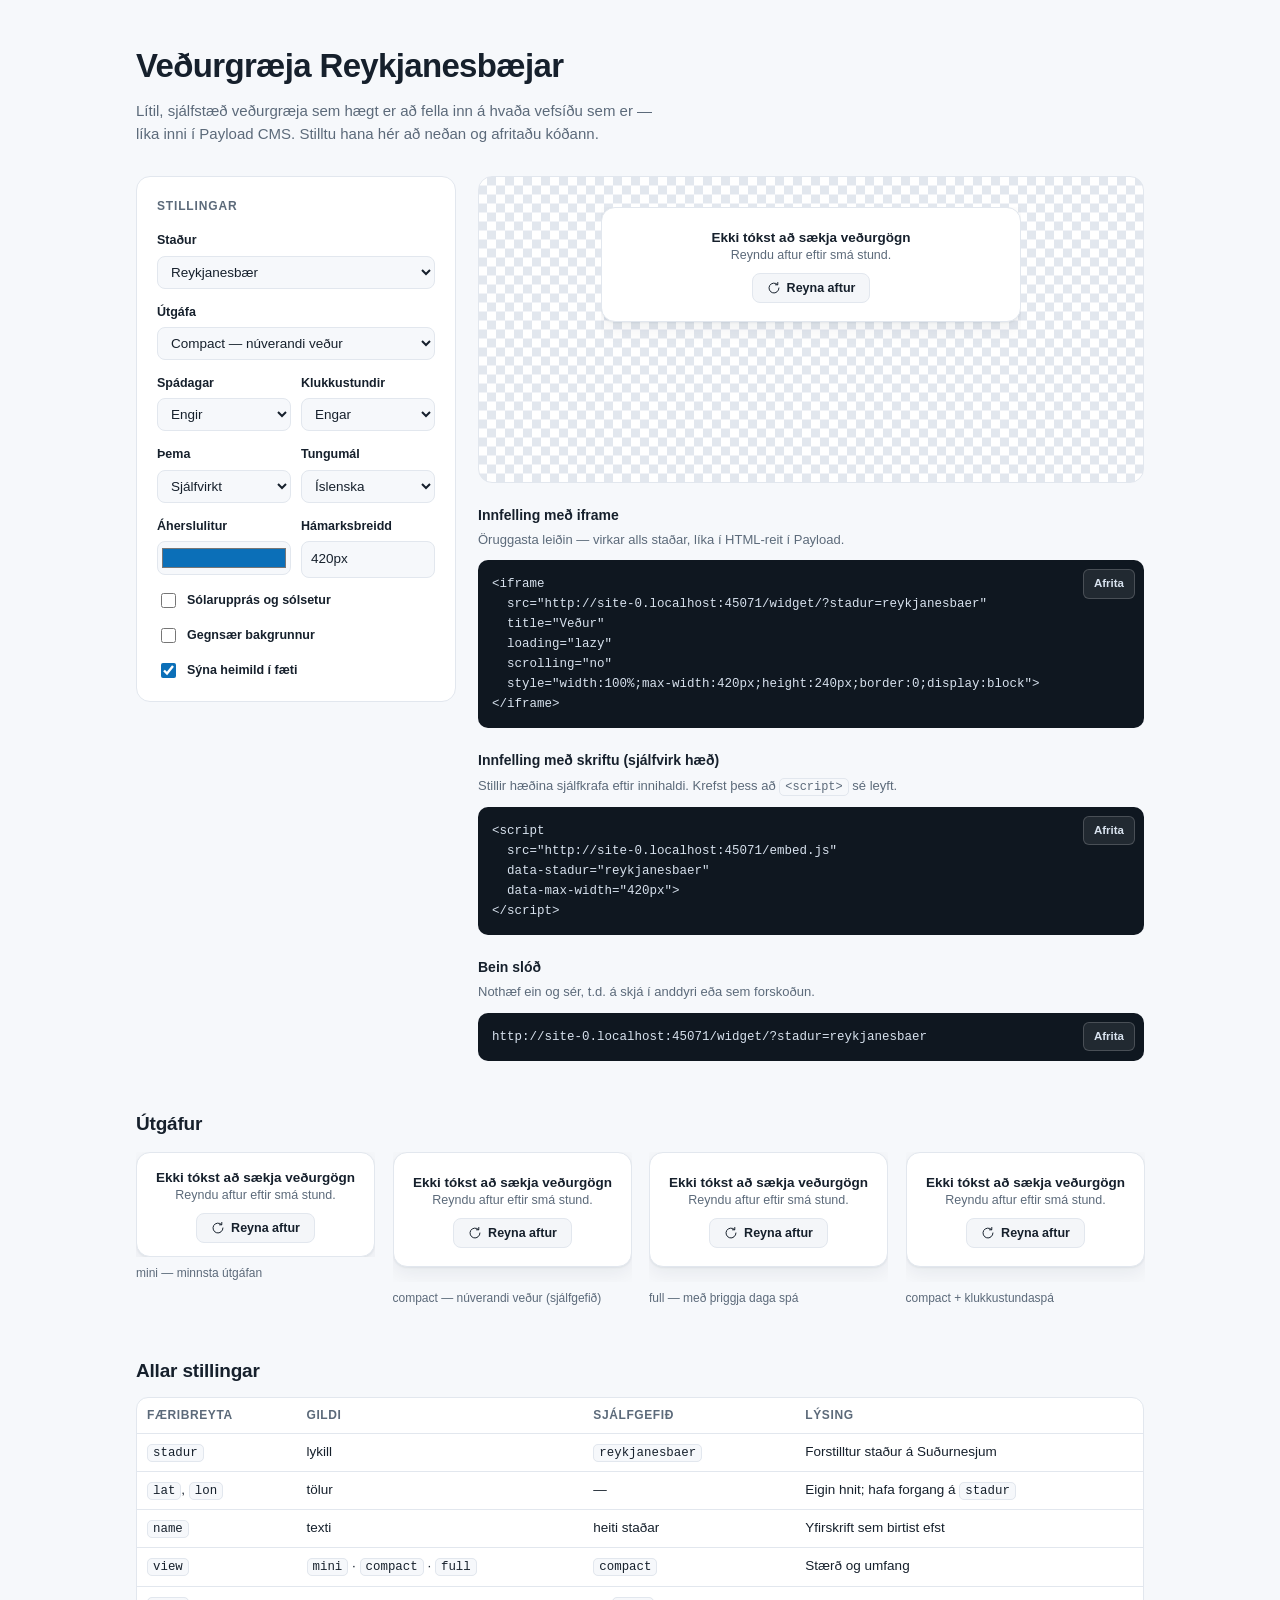
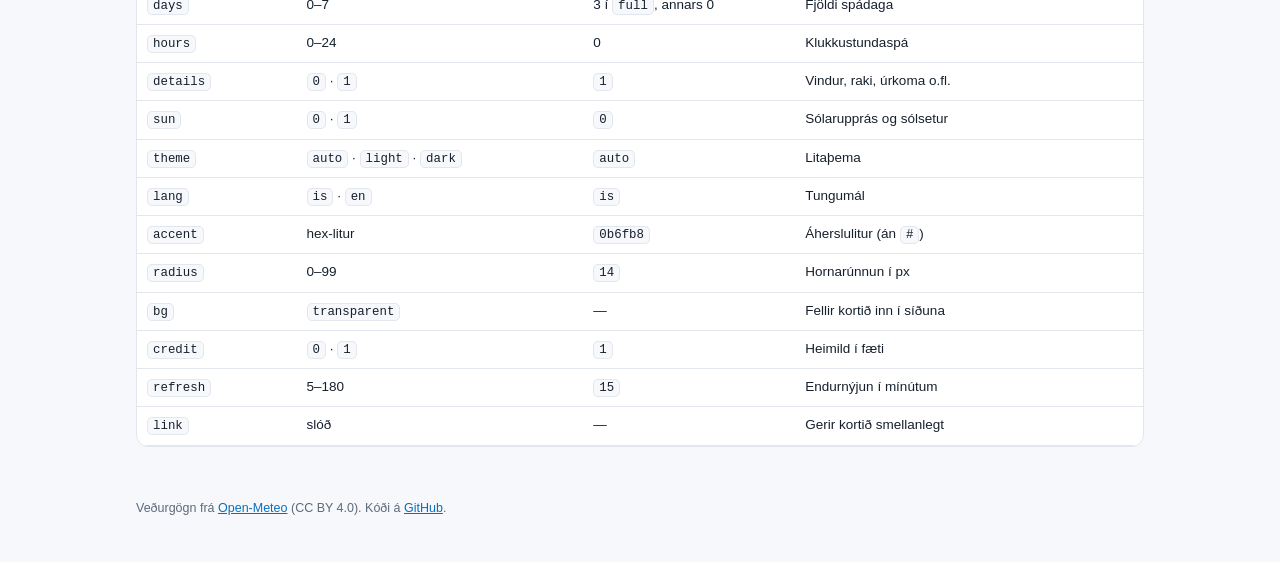
==== index.html @ 58be35b2 "Bæta við innfellanlegri veðurgræju Statísk veðurgræja sem hægt er að fella inn í Payload CMS og anna" ====
<!DOCTYPE html>
<html lang="is">
<head>
<meta charset="utf-8">
<meta name="viewport" content="width=device-width, initial-scale=1">
<title>Veðurgræja — Reykjanesbær</title>
<meta name="description" content="Lítil, innfellanleg veðurgræja fyrir vef Reykjanesbæjar. Stilltu hana hér og afritaðu innfellingarkóðann.">
<link rel="stylesheet" href="widget/widget.css">
<style>
  :root {
    --page-bg: #f6f8fb;
    --page-card: #fff;
    --page-border: #e2e7ee;
    --page-text: #16202c;
    --page-muted: #5c6a7a;
    --page-accent: #0b6fb8;
    --page-code: #0f1720;
  }
  @media (prefers-color-scheme: dark) {
    :root:not([data-theme="light"]) {
      --page-bg: #0f141a;
      --page-card: #161b22;
      --page-border: #2b333e;
      --page-text: #e8edf3;
      --page-muted: #9aa7b6;
      --page-accent: #58aef0;
      --page-code: #0b0f14;
    }
  }

  body {
    margin: 0;
    background: var(--page-bg);
    color: var(--page-text);
    font-family: -apple-system, BlinkMacSystemFont, "Segoe UI", Roboto,
      "Helvetica Neue", Arial, sans-serif;
    line-height: 1.55;
  }

  .page { max-width: 1040px; margin: 0 auto; padding: 40px 16px 72px; }

  header { margin-bottom: 30px; }
  h1 { font-size: clamp(24px, 4vw, 33px); margin: 0 0 8px; letter-spacing: -.02em; }
  .lede { color: var(--page-muted); margin: 0; max-width: 62ch; font-size: 15px; }

  .layout { display: grid; gap: 22px; grid-template-columns: minmax(0, 1fr); }
  @media (min-width: 860px) { .layout { grid-template-columns: 320px minmax(0, 1fr); align-items: start; } }

  .panel {
    background: var(--page-card);
    border: 1px solid var(--page-border);
    border-radius: 14px;
    padding: 20px;
  }

  .panel h2 {
    font-size: 12px; text-transform: uppercase; letter-spacing: .07em;
    color: var(--page-muted); margin: 0 0 16px; font-weight: 700;
  }

  .field { margin-bottom: 14px; }
  .field:last-child { margin-bottom: 0; }
  .field > label { display: block; font-size: 12.5px; font-weight: 600; margin-bottom: 5px; }

  select, input[type="number"], input[type="text"] {
    width: 100%; font: inherit; font-size: 13.5px;
    padding: 7px 9px; border-radius: 8px;
    border: 1px solid var(--page-border);
    background: var(--page-bg); color: var(--page-text);
  }
  input[type="color"] {
    width: 100%; height: 34px; padding: 2px; border-radius: 8px;
    border: 1px solid var(--page-border); background: var(--page-bg); cursor: pointer;
  }
  .check { display: flex; align-items: center; gap: 8px; font-size: 13.5px; }
  .check input { width: 15px; height: 15px; accent-color: var(--page-accent); }

  .row { display: grid; grid-template-columns: 1fr 1fr; gap: 10px; }

  .preview {
    display: grid; place-items: center;
    min-height: 300px; padding: 30px 20px;
    border-radius: 14px;
    border: 1px solid var(--page-border);
    background:
      repeating-conic-gradient(var(--page-border) 0% 25%, transparent 0% 50%) 50%/18px 18px,
      var(--page-card);
  }
  .preview iframe { width: 100%; max-width: 420px; border: 0; display: block; }

  .snippet { margin-top: 22px; }
  .snippet h3 { font-size: 14px; margin: 0 0 4px; }
  .snippet p { font-size: 13px; color: var(--page-muted); margin: 0 0 10px; }

  .code {
    position: relative;
    background: var(--page-code);
    border-radius: 10px;
    padding: 14px 52px 14px 14px;
    overflow-x: auto;
  }
  .code pre {
    margin: 0; font-size: 12.5px; line-height: 1.6;
    font-family: ui-monospace, SFMono-Regular, Menlo, Consolas, monospace;
    color: #d8e2ee; white-space: pre-wrap; word-break: break-all;
  }
  .copy {
    position: absolute; top: 9px; right: 9px;
    font: inherit; font-size: 11.5px; font-weight: 600;
    padding: 5px 10px; border-radius: 6px; cursor: pointer;
    border: 1px solid rgba(255,255,255,.18);
    background: rgba(255,255,255,.08); color: #d8e2ee;
  }
  .copy:hover { background: rgba(255,255,255,.16); }
  .copy.ok { color: #7ee2a8; border-color: #7ee2a8; }

  .gallery { display: grid; gap: 18px; grid-template-columns: repeat(auto-fit, minmax(230px, 1fr)); margin-top: 14px; }
  .gallery figure { margin: 0; }
  .gallery figcaption { font-size: 12px; color: var(--page-muted); margin-top: 7px; }
  .gallery iframe { width: 100%; border: 0; display: block; }

  section.docs { margin-top: 48px; }
  section.docs h2 { font-size: 19px; margin: 0 0 12px; letter-spacing: -.01em; }
  table { width: 100%; border-collapse: collapse; font-size: 13.5px; }
  th, td { text-align: left; padding: 8px 10px; border-bottom: 1px solid var(--page-border); vertical-align: top; }
  th { font-size: 12px; text-transform: uppercase; letter-spacing: .05em; color: var(--page-muted); }
  td code, p code, li code {
    font-family: ui-monospace, SFMono-Regular, Menlo, Consolas, monospace;
    font-size: .92em; background: var(--page-bg);
    border: 1px solid var(--page-border); border-radius: 5px; padding: 1px 5px;
  }
  .table-wrap { overflow-x: auto; background: var(--page-card); border: 1px solid var(--page-border); border-radius: 12px; }
  footer { margin-top: 52px; font-size: 12.5px; color: var(--page-muted); }
  footer a, .lede a { color: var(--page-accent); }
</style>
</head>
<body>
<div class="page">

  <header>
    <h1>Veðurgræja Reykjanesbæjar</h1>
    <p class="lede">
      Lítil, sjálfstæð veðurgræja sem hægt er að fella inn á hvaða vefsíðu sem er —
      líka inni í Payload CMS. Stilltu hana hér að neðan og afritaðu kóðann.
    </p>
  </header>

  <div class="layout">

    <form class="panel" id="controls">
      <h2>Stillingar</h2>

      <div class="field">
        <label for="c-place">Staður</label>
        <select id="c-place"></select>
      </div>

      <div class="field">
        <label for="c-view">Útgáfa</label>
        <select id="c-view">
          <option value="mini">Mini — minnsta útgáfan</option>
          <option value="compact" selected>Compact — núverandi veður</option>
          <option value="full">Full — með spá</option>
        </select>
      </div>

      <div class="row">
        <div class="field">
          <label for="c-days">Spádagar</label>
          <select id="c-days">
            <option value="0">Engir</option>
            <option value="2">2 dagar</option>
            <option value="3">3 dagar</option>
            <option value="4">4 dagar</option>
            <option value="5">5 dagar</option>
          </select>
        </div>
        <div class="field">
          <label for="c-hours">Klukkustundir</label>
          <select id="c-hours">
            <option value="0">Engar</option>
            <option value="6">Næstu 6</option>
            <option value="12">Næstu 12</option>
            <option value="24">Næstu 24</option>
          </select>
        </div>
      </div>

      <div class="row">
        <div class="field">
          <label for="c-theme">Þema</label>
          <select id="c-theme">
            <option value="auto">Sjálfvirkt</option>
            <option value="light">Ljóst</option>
            <option value="dark">Dökkt</option>
          </select>
        </div>
        <div class="field">
          <label for="c-lang">Tungumál</label>
          <select id="c-lang">
            <option value="is">Íslenska</option>
            <option value="en">English</option>
          </select>
        </div>
      </div>

      <div class="row">
        <div class="field">
          <label for="c-accent">Áherslulitur</label>
          <input type="color" id="c-accent" value="#0b6fb8">
        </div>
        <div class="field">
          <label for="c-width">Hámarksbreidd</label>
          <input type="text" id="c-width" value="420px">
        </div>
      </div>

      <div class="field check">
        <input type="checkbox" id="c-sun">
        <label for="c-sun" style="margin:0">Sólarupprás og sólsetur</label>
      </div>
      <div class="field check">
        <input type="checkbox" id="c-transparent">
        <label for="c-transparent" style="margin:0">Gegnsær bakgrunnur</label>
      </div>
      <div class="field check">
        <input type="checkbox" id="c-credit" checked>
        <label for="c-credit" style="margin:0">Sýna heimild í fæti</label>
      </div>
    </form>

    <div>
      <div class="preview">
        <iframe id="preview" title="Forskoðun á veðurgræju" scrolling="no"
                style="height:260px"></iframe>
      </div>

      <div class="snippet">
        <h3>Innfelling með iframe</h3>
        <p>Öruggasta leiðin — virkar alls staðar, líka í HTML-reit í Payload.</p>
        <div class="code">
          <button type="button" class="copy" data-target="code-iframe">Afrita</button>
          <pre id="code-iframe"></pre>
        </div>
      </div>

      <div class="snippet">
        <h3>Innfelling með skriftu (sjálfvirk hæð)</h3>
        <p>Stillir hæðina sjálfkrafa eftir innihaldi. Krefst þess að <code>&lt;script&gt;</code> sé leyft.</p>
        <div class="code">
          <button type="button" class="copy" data-target="code-script">Afrita</button>
          <pre id="code-script"></pre>
        </div>
      </div>

      <div class="snippet">
        <h3>Bein slóð</h3>
        <p>Nothæf ein og sér, t.d. á skjá í anddyri eða sem forskoðun.</p>
        <div class="code">
          <button type="button" class="copy" data-target="code-url">Afrita</button>
          <pre id="code-url"></pre>
        </div>
      </div>
    </div>
  </div>

  <section class="docs">
    <h2>Útgáfur</h2>
    <div class="gallery" id="gallery"></div>
  </section>

  <section class="docs">
    <h2>Allar stillingar</h2>
    <div class="table-wrap">
      <table>
        <thead>
          <tr><th>Færibreyta</th><th>Gildi</th><th>Sjálfgefið</th><th>Lýsing</th></tr>
        </thead>
        <tbody>
          <tr><td><code>stadur</code></td><td>lykill</td><td><code>reykjanesbaer</code></td><td>Forstilltur staður á Suðurnesjum</td></tr>
          <tr><td><code>lat</code>, <code>lon</code></td><td>tölur</td><td>—</td><td>Eigin hnit; hafa forgang á <code>stadur</code></td></tr>
          <tr><td><code>name</code></td><td>texti</td><td>heiti staðar</td><td>Yfirskrift sem birtist efst</td></tr>
          <tr><td><code>view</code></td><td><code>mini</code> · <code>compact</code> · <code>full</code></td><td><code>compact</code></td><td>Stærð og umfang</td></tr>
          <tr><td><code>days</code></td><td>0–7</td><td>3 í <code>full</code>, annars 0</td><td>Fjöldi spádaga</td></tr>
          <tr><td><code>hours</code></td><td>0–24</td><td>0</td><td>Klukkustundaspá</td></tr>
          <tr><td><code>details</code></td><td><code>0</code> · <code>1</code></td><td><code>1</code></td><td>Vindur, raki, úrkoma o.fl.</td></tr>
          <tr><td><code>sun</code></td><td><code>0</code> · <code>1</code></td><td><code>0</code></td><td>Sólarupprás og sólsetur</td></tr>
          <tr><td><code>theme</code></td><td><code>auto</code> · <code>light</code> · <code>dark</code></td><td><code>auto</code></td><td>Litaþema</td></tr>
          <tr><td><code>lang</code></td><td><code>is</code> · <code>en</code></td><td><code>is</code></td><td>Tungumál</td></tr>
          <tr><td><code>accent</code></td><td>hex-litur</td><td><code>0b6fb8</code></td><td>Áherslulitur (án <code>#</code>)</td></tr>
          <tr><td><code>radius</code></td><td>0–99</td><td><code>14</code></td><td>Hornarúnnun í px</td></tr>
          <tr><td><code>bg</code></td><td><code>transparent</code></td><td>—</td><td>Fellir kortið inn í síðuna</td></tr>
          <tr><td><code>credit</code></td><td><code>0</code> · <code>1</code></td><td><code>1</code></td><td>Heimild í fæti</td></tr>
          <tr><td><code>refresh</code></td><td>5–180</td><td><code>15</code></td><td>Endurnýjun í mínútum</td></tr>
          <tr><td><code>link</code></td><td>slóð</td><td>—</td><td>Gerir kortið smellanlegt</td></tr>
        </tbody>
      </table>
    </div>
  </section>

  <footer>
    Veðurgögn frá <a href="https://open-meteo.com/" target="_blank" rel="noopener">Open-Meteo</a>
    (CC BY 4.0). Kóði á
    <a href="https://github.com/Reykjanesbaer/weatherinfo-web" target="_blank" rel="noopener">GitHub</a>.
  </footer>
</div>

<script src="widget/config.js"></script>
<script>
(function () {
  'use strict';

  var base = location.href.replace(/[^/]*$/, '');
  var $ = function (id) { return document.getElementById(id); };

  /* Fylla staðalistann úr sameiginlegu stillingunum */
  var placeSelect = $('c-place');
  Object.keys(WeatherConfig.PLACES).forEach(function (key) {
    var opt = document.createElement('option');
    opt.value = key;
    opt.textContent = WeatherConfig.PLACES[key].name;
    if (key === WeatherConfig.DEFAULT_PLACE) opt.selected = true;
    placeSelect.appendChild(opt);
  });

  function options() {
    var view = $('c-view').value;
    var o = {
      stadur: placeSelect.value,
      view: view,
      theme: $('c-theme').value,
      lang: $('c-lang').value,
      days: $('c-days').value,
      hours: $('c-hours').value,
      accent: $('c-accent').value.replace('#', ''),
      sun: $('c-sun').checked ? '1' : '',
      bg: $('c-transparent').checked ? 'transparent' : '',
      credit: $('c-credit').checked ? '' : '0'
    };
    /* Sleppa því sem er sjálfgefið svo slóðin haldist stutt */
    if (o.theme === 'auto') delete o.theme;
    if (o.lang === 'is') delete o.lang;
    if (o.accent === '0b6fb8') delete o.accent;
    if (o.days === '0' || (view === 'full' && o.days === '3')) delete o.days;
    if (o.hours === '0') delete o.hours;
    if (!o.sun) delete o.sun;
    if (!o.bg) delete o.bg;
    if (!o.credit) delete o.credit;
    if (o.view === 'compact') delete o.view;
    return o;
  }

  function query(o) {
    var p = new URLSearchParams();
    Object.keys(o).forEach(function (k) { p.set(k, o[k]); });
    var s = p.toString();
    return s ? '?' + s : '';
  }

  function estimateHeight(o) {
    var view = o.view || 'compact';
    var days = parseInt(o.days, 10);
    if (!isFinite(days)) days = view === 'full' ? 3 : 0;
    var hours = parseInt(o.hours, 10) || 0;
    var h = view === 'mini' ? 96 : 160;
    if (view !== 'mini') h += o.sun ? 84 : 56;
    h += days * 32 + (days ? 14 : 0);
    h += hours ? 90 : 0;
    if (o.credit !== '0') h += 24;
    return h;
  }

  function attrLines(o) {
    return Object.keys(o).map(function (k) {
      return '  data-' + k + '="' + o[k] + '"';
    });
  }

  function update() {
    var o = options();
    var q = query(o);
    var width = $('c-width').value.trim() || '420px';
    var height = estimateHeight(o);
    var url = base + 'widget/' + q;

    var frame = $('preview');
    frame.style.height = height + 'px';
    frame.style.maxWidth = width;
    frame.src = url + (q ? '&' : '?') + 'frameId=preview';

    $('code-url').textContent = url;

    $('code-iframe').textContent =
      '<iframe\n' +
      '  src="' + url + '"\n' +
      '  title="Veður"\n' +
      '  loading="lazy"\n' +
      '  scrolling="no"\n' +
      '  style="width:100%;max-width:' + width + ';height:' + height + 'px;border:0;display:block">\n' +
      '</iframe>';

    var lines = ['<script', '  src="' + base + 'embed.js"']
      .concat(attrLines(o))
      .concat(['  data-max-width="' + width + '">']);
    $('code-script').textContent = lines.join('\n') + '\n<\/script>';
  }

  /*
   * Allar græjur á síðunni (forskoðun og sýnishorn) tilkynna eigin hæð.
   * Við finnum rétta iframe-inn út frá sendandanum í stað þess að treysta
   * á fast áætlað gildi — þá klippist ekkert af neðst.
   */
  window.addEventListener('message', function (e) {
    if (!e.data || e.data.type !== 'weatherinfo:height') return;
    var h = parseInt(e.data.height, 10);
    if (!isFinite(h) || h <= 0) return;
    var frames = document.querySelectorAll('iframe');
    for (var i = 0; i < frames.length; i++) {
      if (frames[i].contentWindow === e.source) {
        frames[i].style.height = h + 'px';
        return;
      }
    }
  });

  $('controls').addEventListener('input', update);
  $('controls').addEventListener('change', update);

  /* Afritunarhnappar */
  document.querySelectorAll('.copy').forEach(function (btn) {
    btn.addEventListener('click', function () {
      var text = document.getElementById(btn.dataset.target).textContent;
      navigator.clipboard.writeText(text).then(function () {
        var old = btn.textContent;
        btn.textContent = 'Afritað';
        btn.classList.add('ok');
        setTimeout(function () { btn.textContent = old; btn.classList.remove('ok'); }, 1600);
      });
    });
  });

  /* Sýnishorn af öllum útgáfum */
  var samples = [
    { q: '?view=mini', h: 96,  caption: 'mini — minnsta útgáfan' },
    { q: '',           h: 240, caption: 'compact — núverandi veður (sjálfgefið)' },
    { q: '?view=full&days=3', h: 358, caption: 'full — með þriggja daga spá' },
    { q: '?view=compact&hours=12&details=0', h: 265, caption: 'compact + klukkustundaspá' }
  ];
  var gallery = document.getElementById('gallery');
  samples.forEach(function (s) {
    var fig = document.createElement('figure');
    var f = document.createElement('iframe');
    f.src = base + 'widget/' + s.q;
    f.title = 'Sýnishorn: ' + s.caption;
    f.setAttribute('scrolling', 'no');
    f.style.height = s.h + 'px';
    f.loading = 'lazy';
    var cap = document.createElement('figcaption');
    cap.textContent = s.caption;
    fig.appendChild(f);
    fig.appendChild(cap);
    gallery.appendChild(fig);
  });

  update();
})();
</script>
</body>
</html>
---- widget/widget.css ----
/*
 * weatherinfo-web — útlit veðurgræjunnar.
 * Allir litir eru CSS breytur svo hægt sé að stilla þær með ?accent= og ?theme=.
 */

:root {
  --wx-accent: #0b6fb8;
  --wx-radius: 14px;

  --wx-bg: #ffffff;
  --wx-bg-soft: #f4f6f9;
  --wx-border: #e2e7ee;
  --wx-text: #16202c;
  --wx-text-muted: #5c6a7a;
  --wx-shadow: 0 1px 2px rgba(16, 32, 48, .06), 0 6px 20px rgba(16, 32, 48, .07);

  --wx-sun: #f2a03d;
  --wx-moon: #8a9cc4;
  --wx-cloud: #8b98a8;
  --wx-rain: #3f8fd2;
  --wx-snow: #79b6e8;
  --wx-bolt: #eab000;
}

/* Dökkt þema — sjálfvirkt eftir stillingum notanda */
@media (prefers-color-scheme: dark) {
  :root:not([data-theme="light"]) {
    --wx-bg: #161b22;
    --wx-bg-soft: #1e242d;
    --wx-border: #2b333e;
    --wx-text: #e8edf3;
    --wx-text-muted: #9aa7b6;
    --wx-shadow: 0 1px 2px rgba(0, 0, 0, .3), 0 6px 20px rgba(0, 0, 0, .28);
    --wx-cloud: #97a5b5;
  }
}

/* Dökkt þema — þvingað með ?theme=dark */
:root[data-theme="dark"] {
  --wx-bg: #161b22;
  --wx-bg-soft: #1e242d;
  --wx-border: #2b333e;
  --wx-text: #e8edf3;
  --wx-text-muted: #9aa7b6;
  --wx-shadow: 0 1px 2px rgba(0, 0, 0, .3), 0 6px 20px rgba(0, 0, 0, .28);
  --wx-cloud: #97a5b5;
}

/* Gegnsær bakgrunnur — fellur inn í síðuna sem græjan er embedduð á */
:root[data-bg="transparent"] {
  --wx-bg: transparent;
  --wx-shadow: none;
  --wx-border: transparent;
}

* { box-sizing: border-box; }

html, body {
  margin: 0;
  padding: 0;
  background: transparent;
}

body {
  font-family: "Inter", -apple-system, BlinkMacSystemFont, "Segoe UI", Roboto,
    "Helvetica Neue", Arial, sans-serif;
  color: var(--wx-text);
  -webkit-font-smoothing: antialiased;
  font-variant-numeric: tabular-nums;
}

/* ------------------------------------------------------------------ */
/* Kort                                                                */
/* ------------------------------------------------------------------ */

.wx {
  display: block;
  background: var(--wx-bg);
  border: 1px solid var(--wx-border);
  border-radius: var(--wx-radius);
  box-shadow: var(--wx-shadow);
  padding: 16px 18px;
  container-type: inline-size;
}

.wx-head {
  display: flex;
  align-items: baseline;
  justify-content: space-between;
  gap: 10px;
  margin-bottom: 10px;
}

.wx-place {
  font-size: 14px;
  font-weight: 600;
  letter-spacing: -.005em;
  color: var(--wx-accent);
  margin: 0;
}

.wx-time {
  font-size: 11.5px;
  color: var(--wx-text-muted);
  white-space: nowrap;
}

/* Núverandi veður */
.wx-now {
  display: flex;
  align-items: center;
  gap: 14px;
}

.wx-now-icon {
  flex: 0 0 auto;
  width: 56px;
  height: 56px;
}

.wx-now-icon .wx-icon {
  width: 100%;
  height: 100%;
}

.wx-now-main { min-width: 0; }

.wx-temp {
  display: flex;
  align-items: flex-start;
  font-size: 40px;
  line-height: 1;
  font-weight: 600;
  letter-spacing: -.03em;
}

.wx-temp-unit {
  font-size: .45em;
  font-weight: 500;
  margin-top: .25em;
  margin-left: 2px;
  color: var(--wx-text-muted);
}

.wx-cond {
  margin-top: 5px;
  font-size: 13.5px;
  color: var(--wx-text-muted);
  overflow: hidden;
  text-overflow: ellipsis;
  white-space: nowrap;
}

/* Smáatriði: vindur, raki, úrkoma … */
.wx-details {
  display: grid;
  grid-template-columns: repeat(2, minmax(0, 1fr));
  gap: 8px 14px;
  margin-top: 14px;
  padding-top: 13px;
  border-top: 1px solid var(--wx-border);
}

.wx-detail {
  display: flex;
  align-items: center;
  gap: 7px;
  font-size: 12.5px;
  min-width: 0;
}

.wx-detail .wx-icon-sm {
  flex: 0 0 auto;
  width: 15px;
  height: 15px;
  stroke: var(--wx-text-muted);
  opacity: .85;
}

.wx-detail-label {
  color: var(--wx-text-muted);
}

.wx-detail-value {
  font-weight: 600;
  white-space: nowrap;
  overflow: hidden;
  text-overflow: ellipsis;
}

/* Spá næstu daga */
/*
 * Spáin er eitt sameiginlegt rist fyrir allar raðir (raðirnar nota
 * display:contents) svo dálkar stillist saman og löng heiti á borð við
 * "Á morgun" brotni ekki í tvær línur.
 */
.wx-forecast {
  display: grid;
  grid-template-columns: auto 26px minmax(0, 1fr) auto;
  align-items: center;
  gap: 9px 10px;
  margin-top: 14px;
  padding-top: 12px;
  border-top: 1px solid var(--wx-border);
  font-size: 12.5px;
}

.wx-day { display: contents; }

.wx-day-name {
  font-weight: 600;
  color: var(--wx-text-muted);
  white-space: nowrap;
}

.wx-day-icon { width: 26px; height: 26px; }
.wx-day-icon .wx-icon { width: 100%; height: 100%; }

.wx-day-cond {
  color: var(--wx-text-muted);
  overflow: hidden;
  text-overflow: ellipsis;
  white-space: nowrap;
}

.wx-day-temps {
  font-variant-numeric: tabular-nums;
  white-space: nowrap;
  justify-self: end;
}

.wx-day-max { font-weight: 600; }
.wx-day-min { color: var(--wx-text-muted); margin-left: .35em; }

/* Næstu klukkustundir */
.wx-hours {
  display: flex;
  gap: 4px;
  margin-top: 14px;
  padding-top: 12px;
  border-top: 1px solid var(--wx-border);
  overflow-x: auto;
  scrollbar-width: thin;
  -webkit-overflow-scrolling: touch;
}

.wx-hour {
  flex: 1 0 auto;
  min-width: 48px;
  text-align: center;
  padding: 4px 2px;
  border-radius: 9px;
}

.wx-hour-now { background: var(--wx-bg-soft); }

.wx-hour-time {
  font-size: 11px;
  color: var(--wx-text-muted);
  margin-bottom: 3px;
}

.wx-hour-icon { width: 24px; height: 24px; margin: 0 auto 3px; }
.wx-hour-icon .wx-icon { width: 100%; height: 100%; }

.wx-hour-temp { font-size: 12.5px; font-weight: 600; }

.wx-hour-pop {
  font-size: 10.5px;
  color: var(--wx-rain);
  margin-top: 2px;
  min-height: 1em;
}

/* Fótur */
.wx-foot {
  display: flex;
  align-items: center;
  justify-content: space-between;
  gap: 8px;
  margin-top: 12px;
  font-size: 10.5px;
  color: var(--wx-text-muted);
}

.wx-foot a {
  color: inherit;
  text-decoration: none;
  border-bottom: 1px solid currentColor;
  opacity: .75;
}

.wx-foot a:hover { opacity: 1; }

/* ------------------------------------------------------------------ */
/* Útgáfa: mini — ein lína                                             */
/* ------------------------------------------------------------------ */

.wx[data-view="mini"] {
  padding: 11px 14px;
}

.wx[data-view="mini"] .wx-now { gap: 11px; }
.wx[data-view="mini"] .wx-now-icon { width: 38px; height: 38px; }
.wx[data-view="mini"] .wx-temp { font-size: 27px; }
.wx[data-view="mini"] .wx-head { margin-bottom: 7px; }
.wx[data-view="mini"] .wx-cond { font-size: 12.5px; margin-top: 3px; }
/* Tíminn stendur þegar í hausnum — sleppum honum úr fætinum í mini */
.wx[data-view="mini"] .wx-foot { justify-content: flex-end; margin-top: 9px; }
.wx[data-view="mini"] .wx-foot > span:first-child { display: none; }

/* ------------------------------------------------------------------ */
/* Íkonalitir                                                          */
/* ------------------------------------------------------------------ */

.wx-icon { stroke: var(--wx-cloud); }
.wx-icon .wx-sun { stroke: var(--wx-sun); }
.wx-icon .wx-moon { stroke: var(--wx-moon); }
.wx-icon .wx-cloud { stroke: var(--wx-cloud); }
.wx-icon .wx-cloud-back { stroke: var(--wx-cloud); opacity: .5; }
.wx-icon .wx-rain { stroke: var(--wx-rain); }
.wx-icon .wx-snow { stroke: var(--wx-snow); }
.wx-icon .wx-fog { stroke: var(--wx-cloud); opacity: .7; }
.wx-icon .wx-bolt { stroke: var(--wx-bolt); }

/* Vindör */
.wx-arrow {
  width: 13px;
  height: 13px;
  vertical-align: -2px;
  margin-right: 1px;
  color: var(--wx-accent);
  opacity: .85;
}

/* ------------------------------------------------------------------ */
/* Hleðsla og villur                                                   */
/* ------------------------------------------------------------------ */

.wx-skeleton .wx-sk {
  background: linear-gradient(90deg, var(--wx-bg-soft) 25%, var(--wx-border) 37%, var(--wx-bg-soft) 63%);
  background-size: 400% 100%;
  animation: wx-shimmer 1.4s ease-in-out infinite;
  border-radius: 6px;
}

@keyframes wx-shimmer {
  0%   { background-position: 100% 50%; }
  100% { background-position: 0 50%; }
}

@media (prefers-reduced-motion: reduce) {
  .wx-skeleton .wx-sk { animation: none; }
}

.wx-sk-place { height: 13px; width: 40%; }
.wx-sk-icon  { height: 56px; width: 56px; border-radius: 50%; }
.wx-sk-temp  { height: 34px; width: 92px; margin-bottom: 8px; }
.wx-sk-cond  { height: 12px; width: 120px; }
.wx-sk-row   { height: 12px; width: 100%; margin-top: 8px; }

.wx-error {
  text-align: center;
  padding: 6px 0 2px;
}

.wx-error-title {
  font-size: 13.5px;
  font-weight: 600;
  margin-bottom: 3px;
}

.wx-error-body {
  font-size: 12.5px;
  color: var(--wx-text-muted);
  margin-bottom: 11px;
}

.wx-retry {
  font: inherit;
  font-size: 12.5px;
  font-weight: 600;
  display: inline-flex;
  align-items: center;
  gap: 6px;
  padding: 7px 14px;
  border-radius: 8px;
  border: 1px solid var(--wx-border);
  background: var(--wx-bg-soft);
  color: var(--wx-text);
  cursor: pointer;
}

.wx-retry:hover { border-color: var(--wx-accent); color: var(--wx-accent); }
.wx-retry .wx-icon-sm { width: 14px; height: 14px; stroke: currentColor; }

.wx-stale { opacity: .55; }

/* Aðeins fyrir skjálesara */
.wx-sr {
  position: absolute;
  width: 1px; height: 1px;
  padding: 0; margin: -1px;
  overflow: hidden;
  clip: rect(0, 0, 0, 0);
  white-space: nowrap;
  border: 0;
}

/* ------------------------------------------------------------------ */
/* Þröngt pláss                                                        */
/* ------------------------------------------------------------------ */

@container (max-width: 250px) {
  .wx-details { grid-template-columns: minmax(0, 1fr); }
  /* Veðurlýsing dagsins víkur — ristið fer úr fjórum dálkum í þrjá */
  .wx-forecast { grid-template-columns: auto 24px minmax(0, 1fr); }
  .wx-day-cond { display: none; }
  .wx-day-icon { width: 24px; height: 24px; }
}

@media (max-width: 250px) {
  .wx-temp { font-size: 34px; }
}
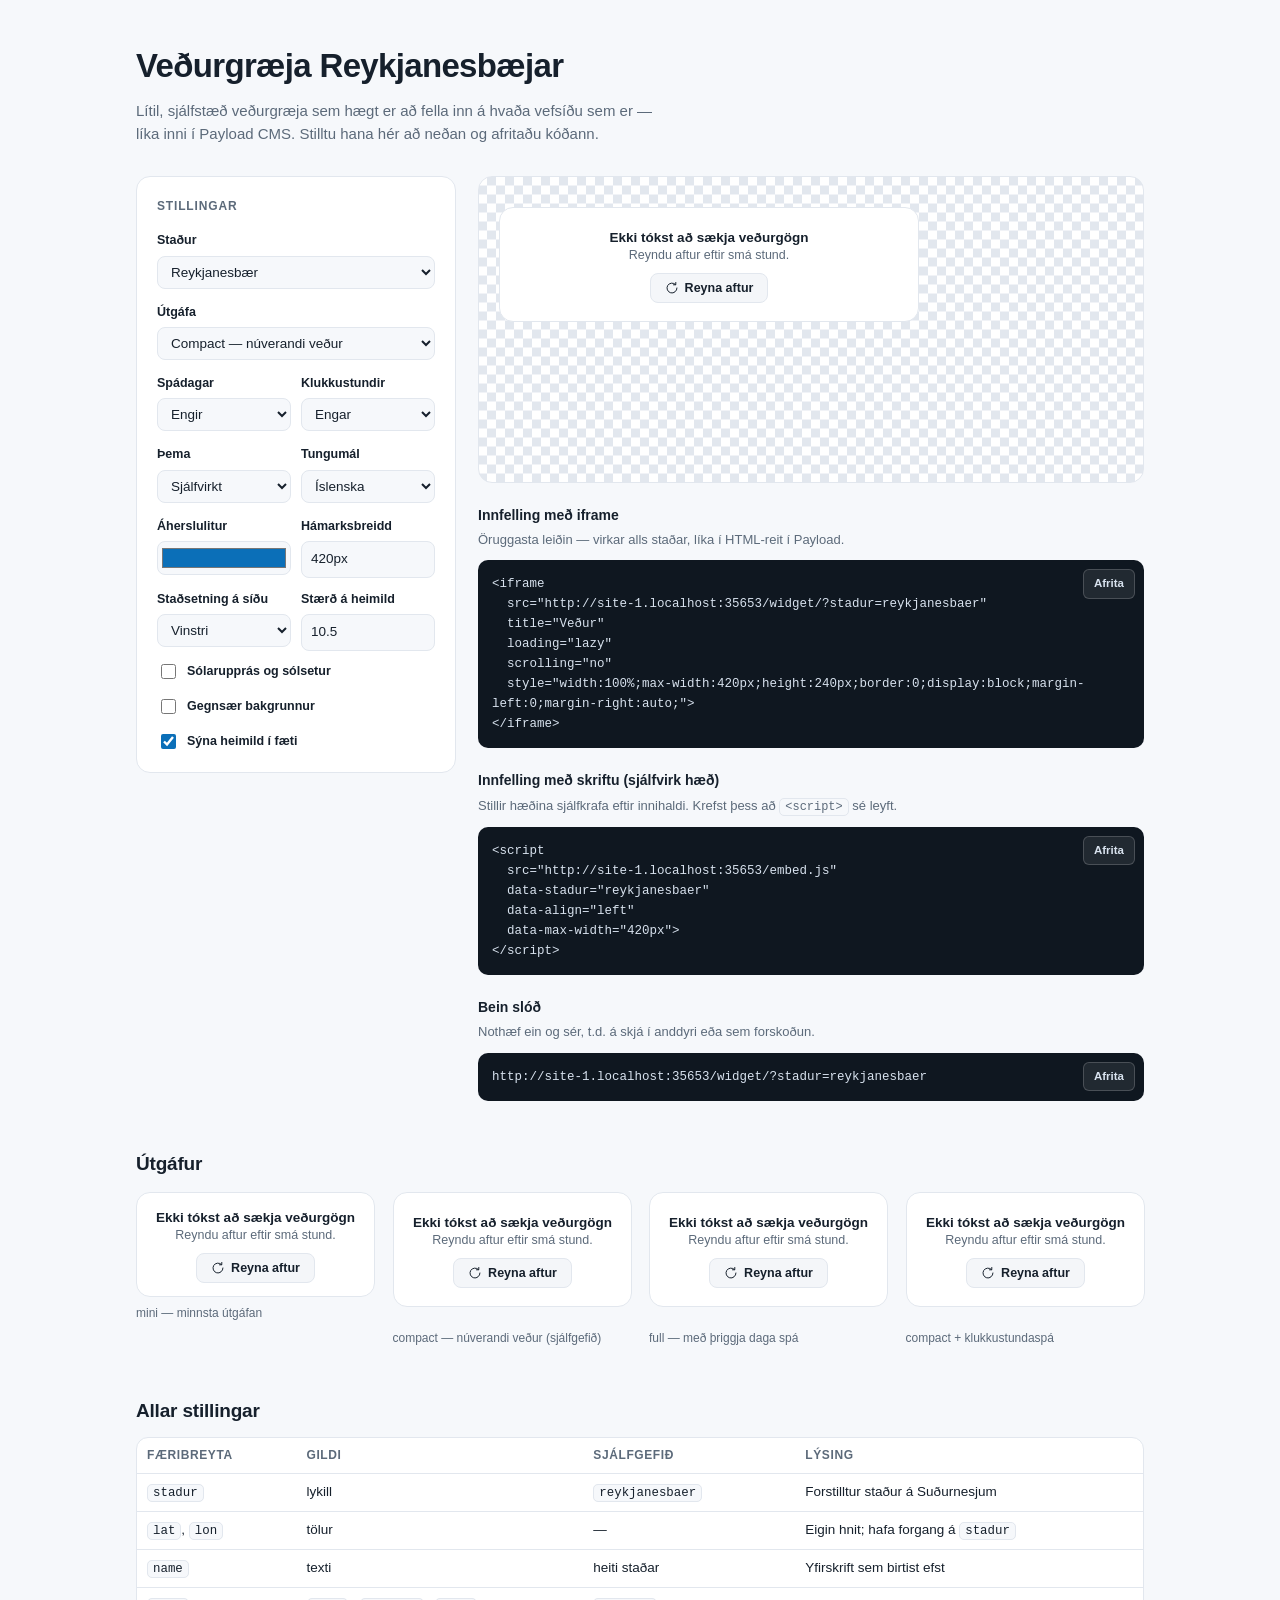
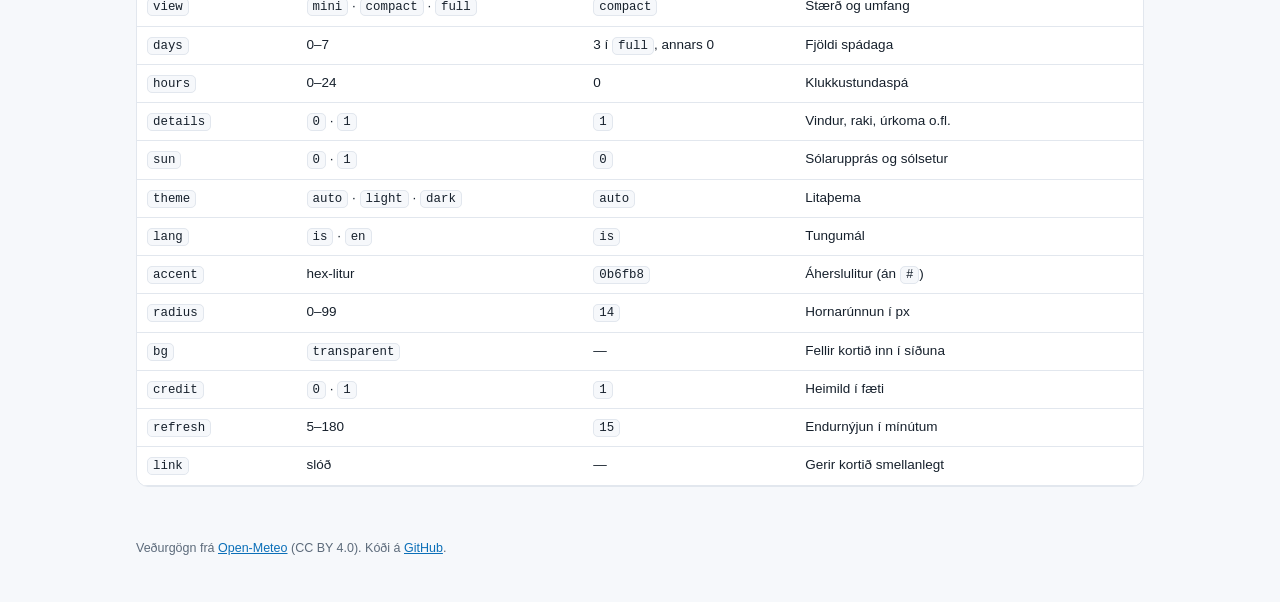
==== commit b5f93252: "Yfirferð á áreiðanleika græjunnar og Payload-blokk Áreiðanleiki (widget/widget.js): - Varaleiðin eft" ====
--- a/index.html
+++ b/index.html
@@ -212,6 +212,21 @@
         <div class="field">
           <label for="c-width">Hámarksbreidd</label>
           <input type="text" id="c-width" value="420px">
+        </div>
+      </div>
+
+      <div class="row">
+        <div class="field">
+          <label for="c-align">Staðsetning á síðu</label>
+          <select id="c-align">
+            <option value="left">Vinstri</option>
+            <option value="center">Miðja</option>
+            <option value="right">Hægri</option>
+          </select>
+        </div>
+        <div class="field">
+          <label for="c-credit-size">Stærð á heimild</label>
+          <input type="number" id="c-credit-size" min="9" max="16" step="0.5" value="10.5">
         </div>
       </div>
 
@@ -335,7 +350,8 @@
       accent: $('c-accent').value.replace('#', ''),
       sun: $('c-sun').checked ? '1' : '',
       bg: $('c-transparent').checked ? 'transparent' : '',
-      credit: $('c-credit').checked ? '' : '0'
+      credit: $('c-credit').checked ? '' : '0',
+      creditSize: $('c-credit-size').value.trim()
     };
     /* Sleppa því sem er sjálfgefið svo slóðin haldist stutt */
     if (o.theme === 'auto') delete o.theme;
@@ -346,6 +362,8 @@
     if (!o.sun) delete o.sun;
     if (!o.bg) delete o.bg;
     if (!o.credit) delete o.credit;
+    /* Heimildarstærðin fer aðeins með ef hún víkur frá sjálfgefnu gildi */
+    if (!o.creditSize || parseFloat(o.creditSize) === 10.5) delete o.creditSize;
     if (o.view === 'compact') delete o.view;
     return o;
   }
@@ -372,20 +390,41 @@
 
   function attrLines(o) {
     return Object.keys(o).map(function (k) {
-      return '  data-' + k + '="' + o[k] + '"';
+      /*
+       * HTML-eigindi eru hástafaónæm og verða lágstafa við þáttun, svo
+       * camelCase verður að fara í kebab-case: annars læsi embed.js
+       * "creditsize" (án bandstriks) og stillingin dytti þegjandi niður.
+       */
+      var name = k.replace(/[A-Z]/g, function (ch) {
+        return '-' + ch.toLowerCase();
+      });
+      return '  data-' + name + '="' + o[k] + '"';
     });
+  }
+
+  /*
+   * Auto-spássíur yfirskrifa miðjun sem kemur úr umlykjandi gámi,
+   * hvort sem hún er gerð með text-align eða flex.
+   */
+  function margins(align) {
+    if (align === 'center') return 'margin-left:auto;margin-right:auto;';
+    if (align === 'right') return 'margin-left:auto;margin-right:0;';
+    return 'margin-left:0;margin-right:auto;';
   }
 
   function update() {
     var o = options();
     var q = query(o);
     var width = $('c-width').value.trim() || '420px';
+    var align = $('c-align').value;
     var height = estimateHeight(o);
     var url = base + 'widget/' + q;
 
     var frame = $('preview');
     frame.style.height = height + 'px';
     frame.style.maxWidth = width;
+    frame.style.marginLeft = align === 'left' ? '0' : 'auto';
+    frame.style.marginRight = align === 'right' ? '0' : 'auto';
     frame.src = url + (q ? '&' : '?') + 'frameId=preview';
 
     $('code-url').textContent = url;
@@ -396,12 +435,14 @@
       '  title="Veður"\n' +
       '  loading="lazy"\n' +
       '  scrolling="no"\n' +
-      '  style="width:100%;max-width:' + width + ';height:' + height + 'px;border:0;display:block">\n' +
+      '  style="width:100%;max-width:' + width + ';height:' + height + 'px;' +
+      'border:0;display:block;' + margins(align) + '">\n' +
       '</iframe>';
 
     var lines = ['<script', '  src="' + base + 'embed.js"']
       .concat(attrLines(o))
-      .concat(['  data-max-width="' + width + '">']);
+      .concat(['  data-align="' + align + '"',
+               '  data-max-width="' + width + '">']);
     $('code-script').textContent = lines.join('\n') + '\n<\/script>';
   }
 
--- a/widget/widget.css
+++ b/widget/widget.css
@@ -6,6 +6,7 @@
 :root {
   --wx-accent: #0b6fb8;
   --wx-radius: 14px;
+  --wx-credit-size: 10.5px;
 
   --wx-bg: #ffffff;
   --wx-bg-soft: #f4f6f9;
@@ -45,6 +46,12 @@
   --wx-shadow: 0 1px 2px rgba(0, 0, 0, .3), 0 6px 20px rgba(0, 0, 0, .28);
   --wx-cloud: #97a5b5;
 }
+
+/*
+ * Innfellt í iframe: skugginn nær út fyrir rammann og klippist af, sem
+ * birtist sem hörð brún meðfram jöðrunum. Sleppum honum þá alveg.
+ */
+:root[data-framed] { --wx-shadow: none; }
 
 /* Gegnsær bakgrunnur — fellur inn í síðuna sem græjan er embedduð á */
 :root[data-bg="transparent"] {
@@ -283,14 +290,24 @@
   color: var(--wx-text-muted);
 }
 
+/*
+ * Heimildin á Open-Meteo er hógvær en hverfur aldrei: CC BY 4.0 krefst
+ * tilvísunar. Stærðin er stillanleg með ?creditSize= (9-16px).
+ */
 .wx-foot a {
   color: inherit;
   text-decoration: none;
-  border-bottom: 1px solid currentColor;
-  opacity: .75;
-}
-
-.wx-foot a:hover { opacity: 1; }
+  font-size: var(--wx-credit-size);
+  border-bottom: 1px solid transparent;
+  opacity: .5;
+  transition: opacity .15s ease, border-bottom-color .15s ease;
+}
+
+.wx-foot a:hover,
+.wx-foot a:focus-visible {
+  opacity: .9;
+  border-bottom-color: currentColor;
+}
 
 /* ------------------------------------------------------------------ */
 /* Útgáfa: mini — ein lína                                             */
